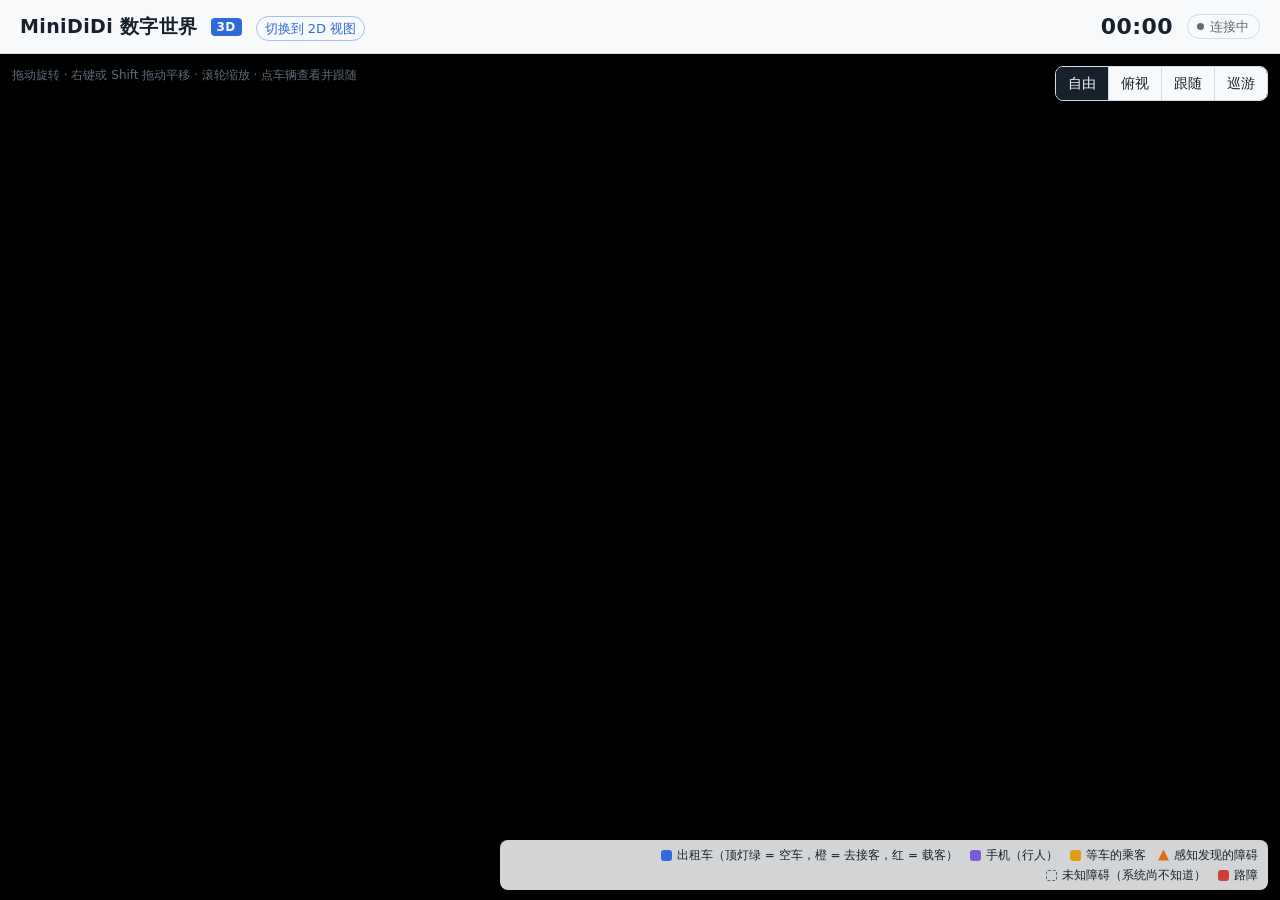
==== web/3d.html @ a8b40472 "3D 视图：自己实现的 WebGL 渲染，城市、车辆、障碍与雷达扫描 对应 PPT 第 10 页的挑战项"3D 渲染可视化（Web3D）"。开发环境无法下载 Three.js， 演示现场也不一定能联网" ====
<!doctype html>
<html lang="zh-CN">
<head>
  <meta charset="utf-8">
  <meta name="viewport" content="width=device-width, initial-scale=1">
  <title>MiniDiDi 数字世界 · 3D</title>
  <link rel="icon" href="data:image/svg+xml,%3Csvg xmlns='http://www.w3.org/2000/svg' viewBox='0 0 32 32'%3E%3Crect x='3' y='9' width='26' height='14' rx='5' fill='%232f6bd8'/%3E%3Crect x='18' y='12' width='6' height='8' rx='1.5' fill='white'/%3E%3C/svg%3E">
  <link rel="stylesheet" href="css/style.css">
  <link rel="stylesheet" href="css/3d.css">
</head>
<body class="view3d">
  <header class="topbar">
    <div class="brand">
      <h1>MiniDiDi 数字世界 <span class="badge3d">3D</span></h1>
      <a class="switch-view" href="index.html">切换到 2D 视图</a>
    </div>
    <div class="scenario" id="scenarioStrip" hidden>
      <div class="row"><span class="name" id="scName"></span><span id="scLoop"></span><span class="next" id="scNext"></span></div>
      <div class="bar"><i id="scBar"></i></div>
    </div>
    <div class="status">
      <span class="clock" id="simClock" title="仿真时间">00:00</span>
      <span class="conn" id="conn" data-state="connecting">连接中</span>
    </div>
  </header>

  <main class="stage3d">
    <canvas id="gl"></canvas>
    <div id="labels" class="labels" aria-hidden="true"></div>
    <div class="scenario-banner" id="scBanner" hidden></div>
    <div class="glerror" id="glError" hidden></div>

    <div class="camera" role="group" aria-label="视角">
      <button type="button" data-cam="orbit" aria-pressed="true">自由</button>
      <button type="button" data-cam="top">俯视</button>
      <button type="button" data-cam="follow">跟随</button>
      <button type="button" data-cam="tour">巡游</button>
    </div>

    <aside class="carcard" id="carCard" hidden></aside>

    <div class="legend3d">
      <span><i style="background:#2f6bd8"></i>出租车（顶灯绿 = 空车，橙 = 去接客，红 = 载客）</span>
      <span><i style="background:#7b5cd6"></i>手机（行人）</span>
      <span><i style="background:#e09b10"></i>等车的乘客</span>
      <span><i class="tri" style="--c:#dd6f12"></i>感知发现的障碍</span>
      <span><i class="tri ghost"></i>未知障碍（系统尚不知道）</span>
      <span><i style="background:#cf3f36"></i>路障</span>
    </div>
    <p class="help3d">拖动旋转 · 右键或 Shift 拖动平移 · 滚轮缩放 · 点车辆查看并跟随</p>
  </main>

  <script type="module" src="js/view3d.js"></script>
</body>
</html>
---- web/css/style.css ----
/* MiniDiDi 数字世界 —— 城市规划控制台风格。颜色全部用变量，canvas 渲染时也读取这些变量。 */
:root {
  --paper: #e6ecf2;
  --panel: #f7f9fb;
  --ink: #17212b;
  --muted: #5e6b78;
  --line: #d3dbe3;
  --road: #fbfcfd;
  --lane-mark: #c3ccd6;
  --block: #a9b5c3;
  --block-top: #c2ccd7;
  --block-edge: #8d9aa9;
  --signal: #e09b10;
  --danger: #cf3f36;
  --ok: #2c8a52;
  --focus: #2f6bd8;
  --sensed: #dd6f12;
  --demand: #8a4fc8;
  --font: "PingFang SC", "Hiragino Sans GB", "Microsoft YaHei", "Noto Sans CJK SC", "Source Han Sans SC", system-ui, sans-serif;
  color-scheme: light;
}

@media (prefers-color-scheme: dark) {
  :root {
    --paper: #0e161f;
    --panel: #151f2a;
    --ink: #e4ebf2;
    --muted: #95a3b1;
    --line: #263342;
    --road: #1d2834;
    --lane-mark: #3b4958;
    --block: #2b3846;
    --block-top: #344455;
    --block-edge: #233040;
    --signal: #f0b23a;
    --danger: #ef5b51;
    --ok: #4cc283;
    --focus: #6d9cf0;
    --sensed: #f2873a;
    --demand: #b58ae6;
    color-scheme: dark;
  }
}

* { box-sizing: border-box; }

html, body {
  margin: 0;
  height: 100%;
}

body {
  background: var(--paper);
  color: var(--ink);
  font-family: var(--font);
  font-size: 14px;
  line-height: 1.5;
  display: flex;
  flex-direction: column;
}

/* ---------------- 顶栏 ---------------- */
.topbar {
  display: flex;
  align-items: center;
  justify-content: space-between;
  gap: 16px;
  padding: 10px 20px;
  border-bottom: 1px solid var(--line);
  background: var(--panel);
}

.brand { display: flex; align-items: baseline; gap: 14px; min-width: 0; }

.brand h1 {
  margin: 0;
  font-size: 19px;
  font-weight: 700;
  letter-spacing: 0.02em;
  white-space: nowrap;
}

.map-name {
  color: var(--muted);
  white-space: nowrap;
  overflow: hidden;
  text-overflow: ellipsis;
}

.status { display: flex; align-items: center; gap: 14px; }

.switch-view {
  font-size: 13px;
  color: var(--focus);
  text-decoration: none;
  white-space: nowrap;
  padding: 2px 8px;
  border: 1px solid color-mix(in srgb, var(--focus) 40%, transparent);
  border-radius: 999px;
}

.switch-view:hover { background: color-mix(in srgb, var(--focus) 10%, transparent); }

.clock {
  font-size: 22px;
  font-weight: 600;
  font-variant-numeric: tabular-nums;
  letter-spacing: 0.02em;
}

.conn {
  font-size: 13px;
  padding: 2px 10px 2px 22px;
  border-radius: 999px;
  border: 1px solid var(--line);
  position: relative;
  color: var(--muted);
}

.conn::before {
  content: "";
  position: absolute;
  left: 9px;
  top: 50%;
  width: 7px;
  height: 7px;
  margin-top: -3.5px;
  border-radius: 50%;
  background: var(--muted);
}

.conn[data-state="live"]::before { background: var(--ok); }
.conn[data-state="lost"] { color: var(--danger); border-color: var(--danger); }
.conn[data-state="lost"]::before { background: var(--danger); }

/* ---------------- 主体布局 ---------------- */
.layout {
  flex: 1;
  min-height: 0;
  display: grid;
  grid-template-columns: minmax(0, 1fr) 360px;
}

.stage {
  position: relative;
  min-height: 0;
  overflow: hidden;
}

#map {
  position: absolute;
  inset: 0;
  width: 100%;
  height: 100%;
  display: block;
  cursor: crosshair;
}

.legend {
  position: absolute;
  left: 16px;
  bottom: 12px;
  display: flex;
  flex-wrap: wrap;
  gap: 4px 14px;
  font-size: 12px;
  color: var(--muted);
  pointer-events: none;
}

.legend span { display: inline-flex; align-items: center; gap: 6px; }
.legend i { display: inline-block; width: 12px; height: 12px; border-radius: 2px; }
.lg-carpet { background: color-mix(in srgb, #2f6bd8 22%, transparent); outline: 1px solid color-mix(in srgb, #2f6bd8 45%, transparent); }
.lg-pin { background: var(--signal); border-radius: 50% !important; }
.lg-flag { background: transparent; border-left: 2px solid var(--ink); border-radius: 0 !important; width: 10px !important; }
.lg-block { background: repeating-linear-gradient(45deg, var(--danger) 0 2px, transparent 2px 5px); }
.lg-sensed { background: var(--sensed); clip-path: polygon(50% 0, 100% 100%, 0 100%); border-radius: 0 !important; }
.lg-ghost { border: 1.5px dashed var(--muted); }
.lg-scan { background: color-mix(in srgb, #2f6bd8 16%, transparent); border-radius: 50% !important; }
.lg-demand { border: 1.5px dashed var(--demand); border-radius: 50% !important; }

/* 场景脚本：顶栏中间的进度条 + 地图上方的事件横幅 */
.scenario {
  flex: 1;
  min-width: 0;
  max-width: 560px;
  display: grid;
  gap: 3px;
  font-size: 12.5px;
  color: var(--muted);
}

.scenario[hidden] { display: none; }
.scenario .row { display: flex; gap: 8px; align-items: baseline; min-width: 0; }
.scenario .name { color: var(--ink); font-weight: 600; white-space: nowrap; }
#scLoop { white-space: nowrap; font-variant-numeric: tabular-nums; }
.scenario .next { overflow: hidden; text-overflow: ellipsis; white-space: nowrap; }
.scenario .bar { height: 3px; border-radius: 2px; background: var(--line); overflow: hidden; }
.scenario .bar i { display: block; height: 100%; background: var(--focus); width: 0; transition: width 0.4s linear; }

.scenario-banner {
  position: absolute;
  top: 12px;
  left: 50%;
  transform: translateX(-50%);
  max-width: min(720px, calc(100% - 32px));
  padding: 8px 16px 8px 14px;
  border-radius: 8px;
  background: var(--panel);
  border: 1px solid var(--line);
  border-left: 4px solid var(--focus);
  box-shadow: 0 6px 18px rgba(15, 25, 40, 0.14);
  font-size: 15px;
  font-weight: 600;
  z-index: 4;
  animation: banner-in 0.35s ease-out;
}

.scenario-banner small { display: block; font-size: 11.5px; font-weight: 400; color: var(--muted); }

@keyframes banner-in {
  from { opacity: 0; transform: translate(-50%, -8px); }
  to { opacity: 1; transform: translate(-50%, 0); }
}

.toggles { display: flex; flex-wrap: wrap; gap: 6px 14px; font-size: 13px; }
.toggles label { display: inline-flex !important; align-items: center; gap: 5px; color: var(--ink) !important; cursor: pointer; }
.toggles input { accent-color: var(--focus); margin: 0; }
.inline { display: flex; gap: 8px; }
.inline select { flex: 1; min-width: 0; }
.zone-tag { color: var(--demand); font-size: 12px; margin-left: 4px; }

.tooltip {
  position: absolute;
  pointer-events: none;
  background: var(--panel);
  color: var(--ink);
  border: 1px solid var(--line);
  border-radius: 6px;
  padding: 8px 10px;
  font-size: 12px;
  line-height: 1.6;
  min-width: 150px;
  box-shadow: 0 4px 14px rgba(15, 25, 40, 0.12);
  z-index: 5;
}

.tooltip b { font-size: 13px; }

.mode-banner {
  position: absolute;
  top: 12px;
  left: 50%;
  transform: translateX(-50%);
  background: var(--ink);
  color: var(--panel);
  padding: 6px 14px;
  border-radius: 6px;
  font-size: 13px;
}

/* ---------------- 右侧栏 ---------------- */
.rail {
  min-height: 0;
  overflow-y: auto;
  background: var(--panel);
  border-left: 1px solid var(--line);
}

.panel {
  padding: 14px 18px 16px;
  border-bottom: 1px solid var(--line);
}

.panel h2 {
  margin: 0 0 10px;
  font-size: 15px;
  font-weight: 700;
}

.count {
  font-weight: 400;
  color: var(--muted);
  font-size: 13px;
  margin-left: 4px;
}

.metrics {
  display: grid;
  grid-template-columns: repeat(3, 1fr);
  gap: 10px 12px;
  margin: 0;
}

.metrics div { min-width: 0; }
.metrics dt { color: var(--muted); font-size: 12px; }

.metrics dd {
  margin: 0;
  font-size: 20px;
  font-weight: 600;
  font-variant-numeric: tabular-nums;
  white-space: nowrap;
}

.metrics dd small { font-size: 12px; font-weight: 400; color: var(--muted); margin-left: 2px; }

.safety {
  margin-top: 12px;
  padding: 8px 10px;
  border-radius: 6px;
  font-size: 13px;
  background: color-mix(in srgb, var(--ok) 10%, transparent);
  color: var(--ink);
  border: 1px solid color-mix(in srgb, var(--ok) 35%, transparent);
}

.safety[data-bad="true"] {
  background: color-mix(in srgb, var(--danger) 10%, transparent);
  border-color: color-mix(in srgb, var(--danger) 45%, transparent);
}

.safety strong { color: var(--ok); }
.safety[data-bad="true"] strong { color: var(--danger); }

/* 车辆表 */
table.cars { width: 100%; border-collapse: collapse; font-size: 13px; }
.cars th { text-align: left; font-weight: 400; color: var(--muted); font-size: 12px; padding: 0 4px 4px 0; }
.cars td { padding: 4px 4px 4px 0; border-top: 1px solid var(--line); white-space: nowrap; }
.cars .num { text-align: right; font-variant-numeric: tabular-nums; }
.cars tbody tr { cursor: pointer; }
.cars tbody tr:hover td { background: color-mix(in srgb, var(--ink) 4%, transparent); }
.cars tbody tr.selected td { background: color-mix(in srgb, var(--focus) 12%, transparent); }
.swatch { display: inline-block; width: 10px; height: 10px; border-radius: 3px; margin-right: 6px; vertical-align: -1px; }
.ext { font-weight: 600; }
.offline { color: var(--danger); }
.blocked-tag { color: var(--danger); font-size: 12px; margin-left: 4px; }

/* 订单 */
.tasks { list-style: none; margin: 0; padding: 0; font-size: 13px; }

.tasks li {
  display: grid;
  grid-template-columns: 46px 64px 1fr auto;
  gap: 6px;
  align-items: baseline;
  padding: 4px 0;
  border-top: 1px solid var(--line);
  font-variant-numeric: tabular-nums;
}

.tasks .state { font-size: 12px; }
.tasks .state[data-s="WAITING"] { color: var(--signal); font-weight: 600; }
.tasks .route { color: var(--muted); overflow: hidden; text-overflow: ellipsis; white-space: nowrap; }
.tasks .age { color: var(--muted); font-size: 12px; }
.tasks .empty, .events .empty { color: var(--muted); border: 0; display: block; }

/* 控制 */
.controls { display: grid; gap: 12px; }
.controls label { display: grid; gap: 4px; font-size: 13px; color: var(--muted); }
.controls output { color: var(--ink); font-weight: 600; font-variant-numeric: tabular-nums; }

select, button {
  font: inherit;
  color: var(--ink);
  background: var(--panel);
  border: 1px solid var(--line);
  border-radius: 6px;
  padding: 6px 10px;
}

select:hover, button:hover { border-color: var(--muted); }
input[type="range"] { width: 100%; accent-color: var(--focus); }

:focus-visible { outline: 2px solid var(--focus); outline-offset: 2px; }

.buttons { display: flex; flex-wrap: wrap; gap: 8px; }
.buttons button { cursor: pointer; }
.buttons button[aria-pressed="true"] { background: var(--ink); color: var(--panel); border-color: var(--ink); }
.buttons .quiet { color: var(--muted); margin-left: auto; }
.hint { margin: 0; font-size: 12px; color: var(--muted); }

/* 图像识别 */
.vision { margin: 0 0 10px; }
.vision img { display: block; width: 100%; height: auto; border-radius: 6px; border: 1px solid var(--line); background: var(--road); }
.vision figcaption { margin-top: 6px; font-size: 12.5px; color: var(--ink); }
.vision figcaption small { display: block; color: var(--muted); }
.file-btn {
  display: inline-flex !important;
  align-items: center;
  cursor: pointer;
  font-size: 14px !important;
  color: var(--ink) !important;
  border: 1px solid var(--line);
  border-radius: 6px;
  padding: 6px 10px;
}
.file-btn:hover { border-color: var(--muted); }
.file-btn input { display: none; }

/* 事件 */
.events { list-style: none; margin: 0; padding: 0; font-size: 12.5px; }
.events li { display: grid; grid-template-columns: 48px 1fr; gap: 6px; padding: 3px 0; }
.events time { color: var(--muted); font-variant-numeric: tabular-nums; }
.events li[data-level="warn"] span { color: var(--danger); }

/* ---------------- 窄屏：地图在上、面板在下 ---------------- */
@media (max-width: 900px) {
  body { height: auto; }
  .layout { grid-template-columns: 1fr; }
  .stage { height: auto; aspect-ratio: 1.3; min-height: 260px; max-height: 70vh; }
  .rail { border-left: 0; border-top: 1px solid var(--line); overflow: visible; }
  .topbar { padding: 10px 16px; }
  .brand h1 { font-size: 17px; }
  .map-name { display: none; }
  .topbar { flex-wrap: wrap; row-gap: 6px; }
  .scenario { order: 3; flex-basis: 100%; max-width: none; }
  .scenario .next { display: none; }
  .legend { font-size: 11px; gap: 2px 10px; }
  .panel { padding: 14px 16px; }
  .legend { left: 12px; }
}

@media (prefers-reduced-motion: reduce) {
  * { animation: none !important; transition: none !important; }
}
---- web/css/3d.css ----
/* 3D 视图：画布铺满主体，界面元素浮在画布上。颜色沿用 style.css 的变量。 */
body.view3d { height: 100%; }

.badge3d {
  display: inline-block;
  margin-left: 6px;
  padding: 0 6px;
  border-radius: 4px;
  font-size: 12px;
  font-weight: 700;
  line-height: 18px;
  vertical-align: 2px;
  color: var(--panel);
  background: var(--focus);
}

.switch-view {
  font-size: 13px;
  color: var(--focus);
  text-decoration: none;
  white-space: nowrap;
}

.switch-view:hover { text-decoration: underline; }

.stage3d {
  position: relative;
  flex: 1;
  min-height: 0;
  overflow: hidden;
  background: #cfdbe6;
}

#gl {
  position: absolute;
  inset: 0;
  width: 100%;
  height: 100%;
  display: block;
  cursor: grab;
  touch-action: none;
}

#gl.dragging { cursor: grabbing; }

.labels { position: absolute; inset: 0; pointer-events: none; overflow: hidden; }

.labels .lb {
  position: absolute;
  transform: translate(-50%, -100%);
  padding: 0 5px;
  border-radius: 4px;
  font-size: 11.5px;
  font-weight: 700;
  line-height: 17px;
  white-space: nowrap;
  color: #fff;
  box-shadow: 0 1px 4px rgba(10, 20, 30, 0.25);
}

.labels .lb.phone { background: #7b5cd6; }

.camera {
  position: absolute;
  top: 12px;
  right: 12px;
  display: flex;
  gap: 0;
  border-radius: 8px;
  overflow: hidden;
  border: 1px solid var(--line);
  box-shadow: 0 2px 10px rgba(15, 25, 40, 0.12);
}

.camera button {
  border: 0;
  border-radius: 0;
  border-right: 1px solid var(--line);
  padding: 6px 12px;
  cursor: pointer;
  background: var(--panel);
}

.camera button:last-child { border-right: 0; }
.camera button[aria-pressed="true"] { background: var(--ink); color: var(--panel); }

.carcard {
  position: absolute;
  left: 12px;
  bottom: 44px;
  min-width: 220px;
  max-width: 320px;
  padding: 10px 12px;
  border-radius: 8px;
  background: color-mix(in srgb, var(--panel) 94%, transparent);
  border: 1px solid var(--line);
  box-shadow: 0 4px 14px rgba(15, 25, 40, 0.14);
  font-size: 12.5px;
  line-height: 1.65;
}

.carcard b { font-size: 14px; }
.carcard .swatch { display: inline-block; width: 10px; height: 10px; border-radius: 3px; margin-right: 6px; }

.legend3d {
  position: absolute;
  right: 12px;
  bottom: 10px;
  display: flex;
  flex-wrap: wrap;
  justify-content: flex-end;
  gap: 2px 12px;
  max-width: 60%;
  font-size: 12px;
  color: var(--ink);
  padding: 6px 10px;
  border-radius: 8px;
  background: color-mix(in srgb, var(--panel) 85%, transparent);
  pointer-events: none;
}

.legend3d span { display: inline-flex; align-items: center; gap: 5px; white-space: nowrap; }
.legend3d i { display: inline-block; width: 11px; height: 11px; border-radius: 3px; }
.legend3d i.tri { background: var(--c); clip-path: polygon(50% 0, 100% 100%, 0 100%); border-radius: 0; }
.legend3d i.tri.ghost { background: transparent; border: 1.5px dashed var(--muted); clip-path: none; border-radius: 2px; }

.help3d {
  position: absolute;
  left: 12px;
  top: 12px;
  margin: 0;
  font-size: 12px;
  color: var(--muted);
  pointer-events: none;
}

.glerror {
  position: absolute;
  top: 40%;
  left: 50%;
  transform: translate(-50%, -50%);
  padding: 14px 18px;
  border-radius: 8px;
  background: var(--panel);
  border: 1px solid var(--danger);
  color: var(--danger);
  max-width: 420px;
}

@media (max-width: 900px) {
  .legend3d { display: none; }
  .help3d { display: none; }
  .carcard { bottom: 12px; }
  .camera button { padding: 6px 9px; }
}
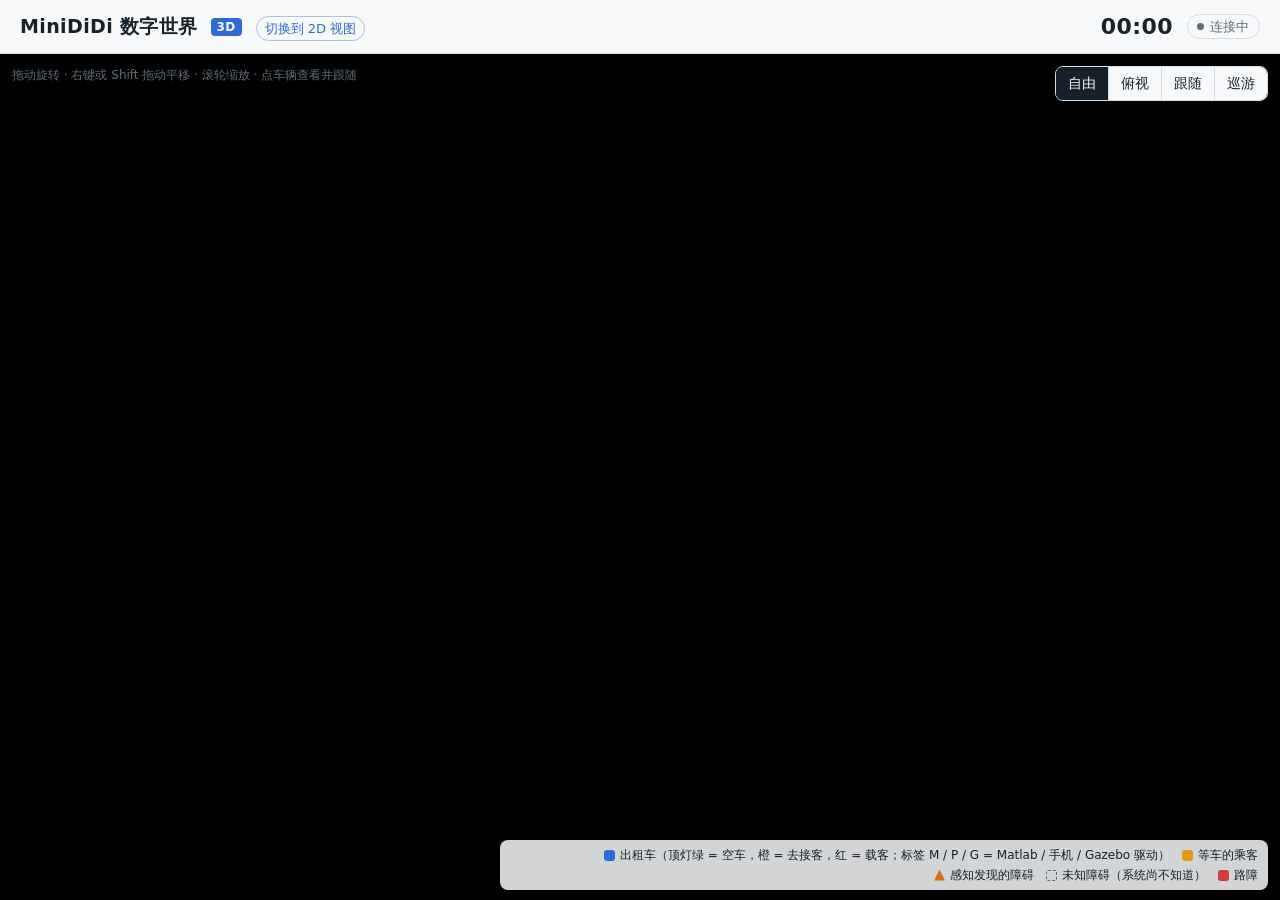
==== commit 2038ba8b: "手机改为模拟车（走路即油门），删除行人与叫车；重新生成报告、PPT 和演示视频 - 手机 App 以 phone 注册后绑定一辆数字车（默认 car-6），沿服务端规划的路线行驶，人走路的速度就是油门" ====
--- a/web/3d.html
+++ b/web/3d.html
@@ -40,8 +40,7 @@
     <aside class="carcard" id="carCard" hidden></aside>
 
     <div class="legend3d">
-      <span><i style="background:#2f6bd8"></i>出租车（顶灯绿 = 空车，橙 = 去接客，红 = 载客）</span>
-      <span><i style="background:#7b5cd6"></i>手机（行人）</span>
+      <span><i style="background:#2f6bd8"></i>出租车（顶灯绿 = 空车，橙 = 去接客，红 = 载客；标签 M / P / G = Matlab / 手机 / Gazebo 驱动）</span>
       <span><i style="background:#e09b10"></i>等车的乘客</span>
       <span><i class="tri" style="--c:#dd6f12"></i>感知发现的障碍</span>
       <span><i class="tri ghost"></i>未知障碍（系统尚不知道）</span>
--- a/web/css/3d.css
+++ b/web/css/3d.css
@@ -57,8 +57,6 @@
   color: #fff;
   box-shadow: 0 1px 4px rgba(10, 20, 30, 0.25);
 }
-
-.labels .lb.phone { background: #7b5cd6; }
 
 .camera {
   position: absolute;
